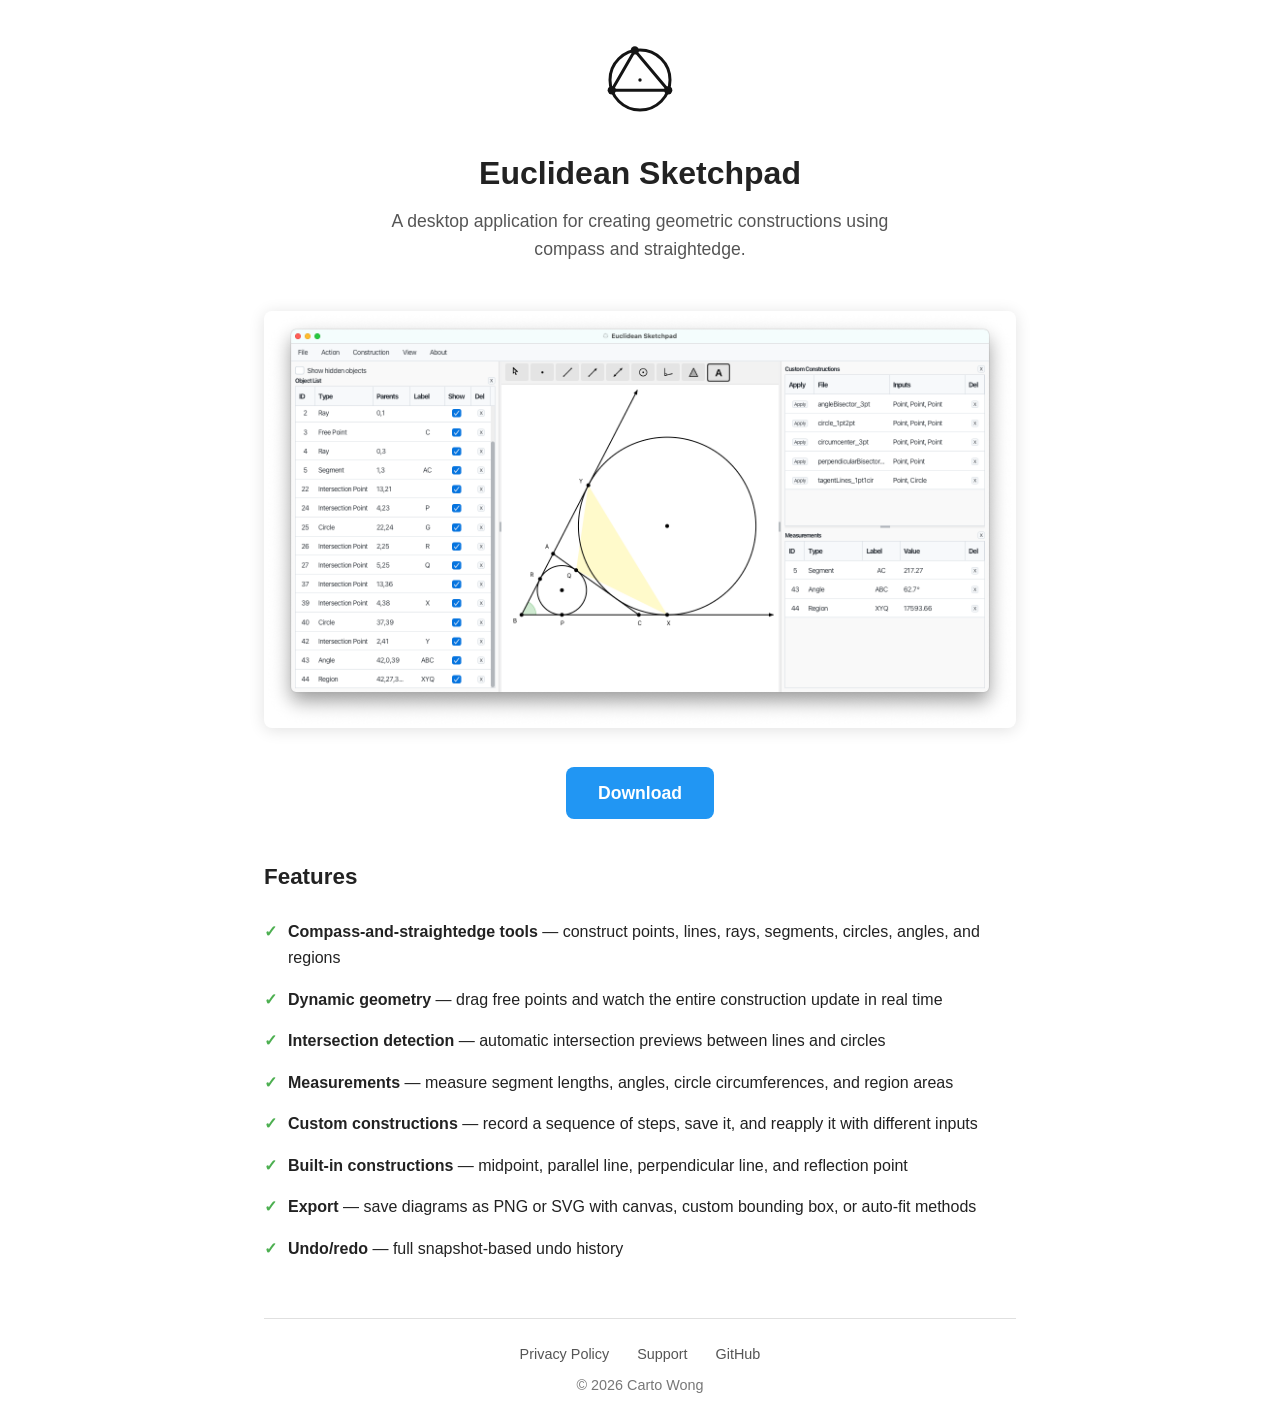
==== docs/index.html @ 0bc65638 "Add GitHub Pages site for App Store submission Landing page, privacy policy, and support page served" ====
<!DOCTYPE html>
<html lang="en">
<head>
    <meta charset="UTF-8">
    <meta name="viewport" content="width=device-width, initial-scale=1.0">
    <title>Euclidean Sketchpad</title>
    <meta name="description" content="A desktop application for creating geometric constructions using compass and straightedge.">
    <link rel="icon" type="image/png" href="images/app-icon.png">
    <link rel="stylesheet" href="style.css">
</head>
<body>
    <div class="container">
        <header class="site-header">
            <img src="images/app-icon.svg" alt="Euclidean Sketchpad icon">
            <h1>Euclidean Sketchpad</h1>
            <p class="tagline">A desktop application for creating geometric constructions using compass and straightedge.</p>
        </header>

        <div class="hero">
            <img src="images/screenshot.png" alt="Euclidean Sketchpad screenshot">
        </div>

        <div class="download">
            <a href="https://github.com/cartowong/euclidean-sketchpad/releases">Download</a>
        </div>

        <section class="features">
            <h2>Features</h2>
            <ul>
                <li><strong>Compass-and-straightedge tools</strong> &mdash; construct points, lines, rays, segments, circles, angles, and regions</li>
                <li><strong>Dynamic geometry</strong> &mdash; drag free points and watch the entire construction update in real time</li>
                <li><strong>Intersection detection</strong> &mdash; automatic intersection previews between lines and circles</li>
                <li><strong>Measurements</strong> &mdash; measure segment lengths, angles, circle circumferences, and region areas</li>
                <li><strong>Custom constructions</strong> &mdash; record a sequence of steps, save it, and reapply it with different inputs</li>
                <li><strong>Built-in constructions</strong> &mdash; midpoint, parallel line, perpendicular line, and reflection point</li>
                <li><strong>Export</strong> &mdash; save diagrams as PNG or SVG with canvas, custom bounding box, or auto-fit methods</li>
                <li><strong>Undo/redo</strong> &mdash; full snapshot-based undo history</li>
            </ul>
        </section>

        <footer class="site-footer">
            <nav>
                <a href="privacy/index.html">Privacy Policy</a>
                <a href="https://github.com/cartowong/euclidean-sketchpad/issues">Support</a>
                <a href="https://github.com/cartowong/euclidean-sketchpad">GitHub</a>
            </nav>
            <p>&copy; 2026 Carto Wong</p>
        </footer>
    </div>
</body>
</html>
---- docs/style.css ----
*, *::before, *::after {
    box-sizing: border-box;
    margin: 0;
    padding: 0;
}

body {
    font-family: -apple-system, BlinkMacSystemFont, "Segoe UI", Roboto, Helvetica, Arial, sans-serif;
    color: #222;
    background: #fff;
    line-height: 1.6;
    -webkit-font-smoothing: antialiased;
}

a {
    color: #2196F3;
    text-decoration: none;
}

a:hover {
    text-decoration: underline;
}

.container {
    max-width: 800px;
    margin: 0 auto;
    padding: 0 24px;
}

/* Header */
.site-header {
    padding: 32px 0 16px;
    text-align: center;
}

.site-header img {
    width: 96px;
    height: 96px;
}

.site-header h1 {
    font-size: 2rem;
    font-weight: 700;
    margin: 12px 0 8px;
}

.site-header .tagline {
    font-size: 1.1rem;
    color: #555;
    max-width: 500px;
    margin: 0 auto;
}

/* Hero screenshot */
.hero {
    margin: 32px 0;
    text-align: center;
}

.hero img {
    max-width: 100%;
    border-radius: 8px;
    box-shadow: 0 2px 16px rgba(0, 0, 0, 0.12);
}

/* Download button */
.download {
    text-align: center;
    margin: 32px 0;
}

.download a {
    display: inline-block;
    background: #2196F3;
    color: #fff;
    padding: 12px 32px;
    border-radius: 8px;
    font-size: 1.1rem;
    font-weight: 600;
    transition: background 0.2s;
}

.download a:hover {
    background: #1976D2;
    text-decoration: none;
}

/* Features */
.features {
    margin: 40px 0;
}

.features h2 {
    font-size: 1.4rem;
    margin-bottom: 16px;
}

.features ul {
    list-style: none;
    padding: 0;
}

.features li {
    padding: 8px 0;
    padding-left: 24px;
    position: relative;
}

.features li::before {
    content: "\2713";
    position: absolute;
    left: 0;
    color: #4CAF50;
    font-weight: 700;
}

.features li strong {
    font-weight: 600;
}

/* Content pages (privacy, support) */
.content {
    margin: 40px 0;
}

.content h2 {
    font-size: 1.3rem;
    margin: 24px 0 8px;
}

.content p, .content ul {
    margin-bottom: 12px;
}

.content ul {
    padding-left: 24px;
}

/* Footer */
.site-footer {
    border-top: 1px solid #e0e0e0;
    padding: 24px 0;
    margin-top: 48px;
    text-align: center;
    font-size: 0.9rem;
    color: #777;
}

.site-footer nav {
    margin-bottom: 8px;
}

.site-footer nav a {
    margin: 0 12px;
    color: #555;
}

.site-footer nav a:hover {
    color: #2196F3;
}

/* Responsive */
@media (max-width: 600px) {
    .site-header h1 {
        font-size: 1.5rem;
    }

    .site-header .tagline {
        font-size: 1rem;
    }

    .features li {
        font-size: 0.95rem;
    }
}
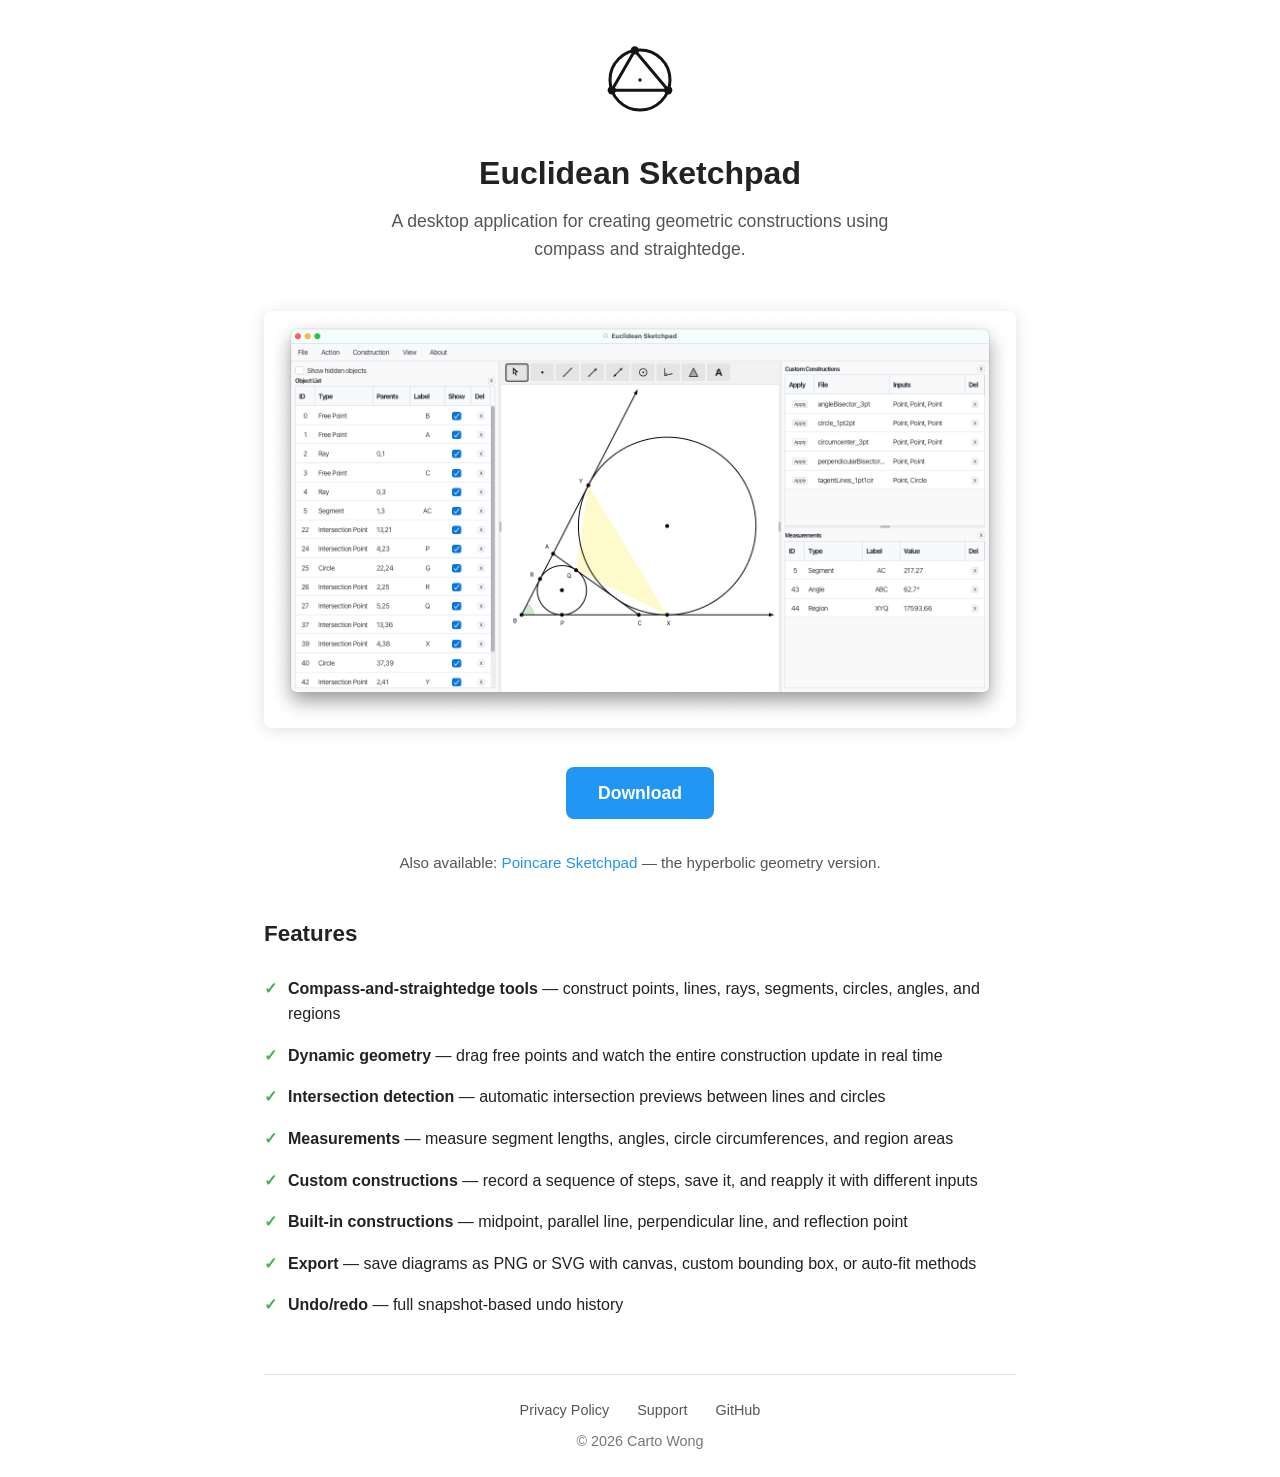
==== commit 0b2d2ed6: "Add cross-reference to Poincare Sketchpad on product page Co-Authored-By: Claude Opus 4.6 <noreply@a" ====
--- a/docs/index.html
+++ b/docs/index.html
@@ -24,6 +24,8 @@
             <a href="https://github.com/cartowong/euclidean-sketchpad/releases">Download</a>
         </div>
 
+        <p class="also-available">Also available: <a href="https://cartowong.github.io/poincare-sketchpad/">Poincare Sketchpad</a> &mdash; the hyperbolic geometry version.</p>
+
         <section class="features">
             <h2>Features</h2>
             <ul>
--- a/docs/style.css
+++ b/docs/style.css
@@ -83,6 +83,13 @@
 .download a:hover {
     background: #1976D2;
     text-decoration: none;
+}
+
+/* Also available */
+.also-available {
+    text-align: center;
+    color: #555;
+    font-size: 0.95rem;
 }
 
 /* Features */
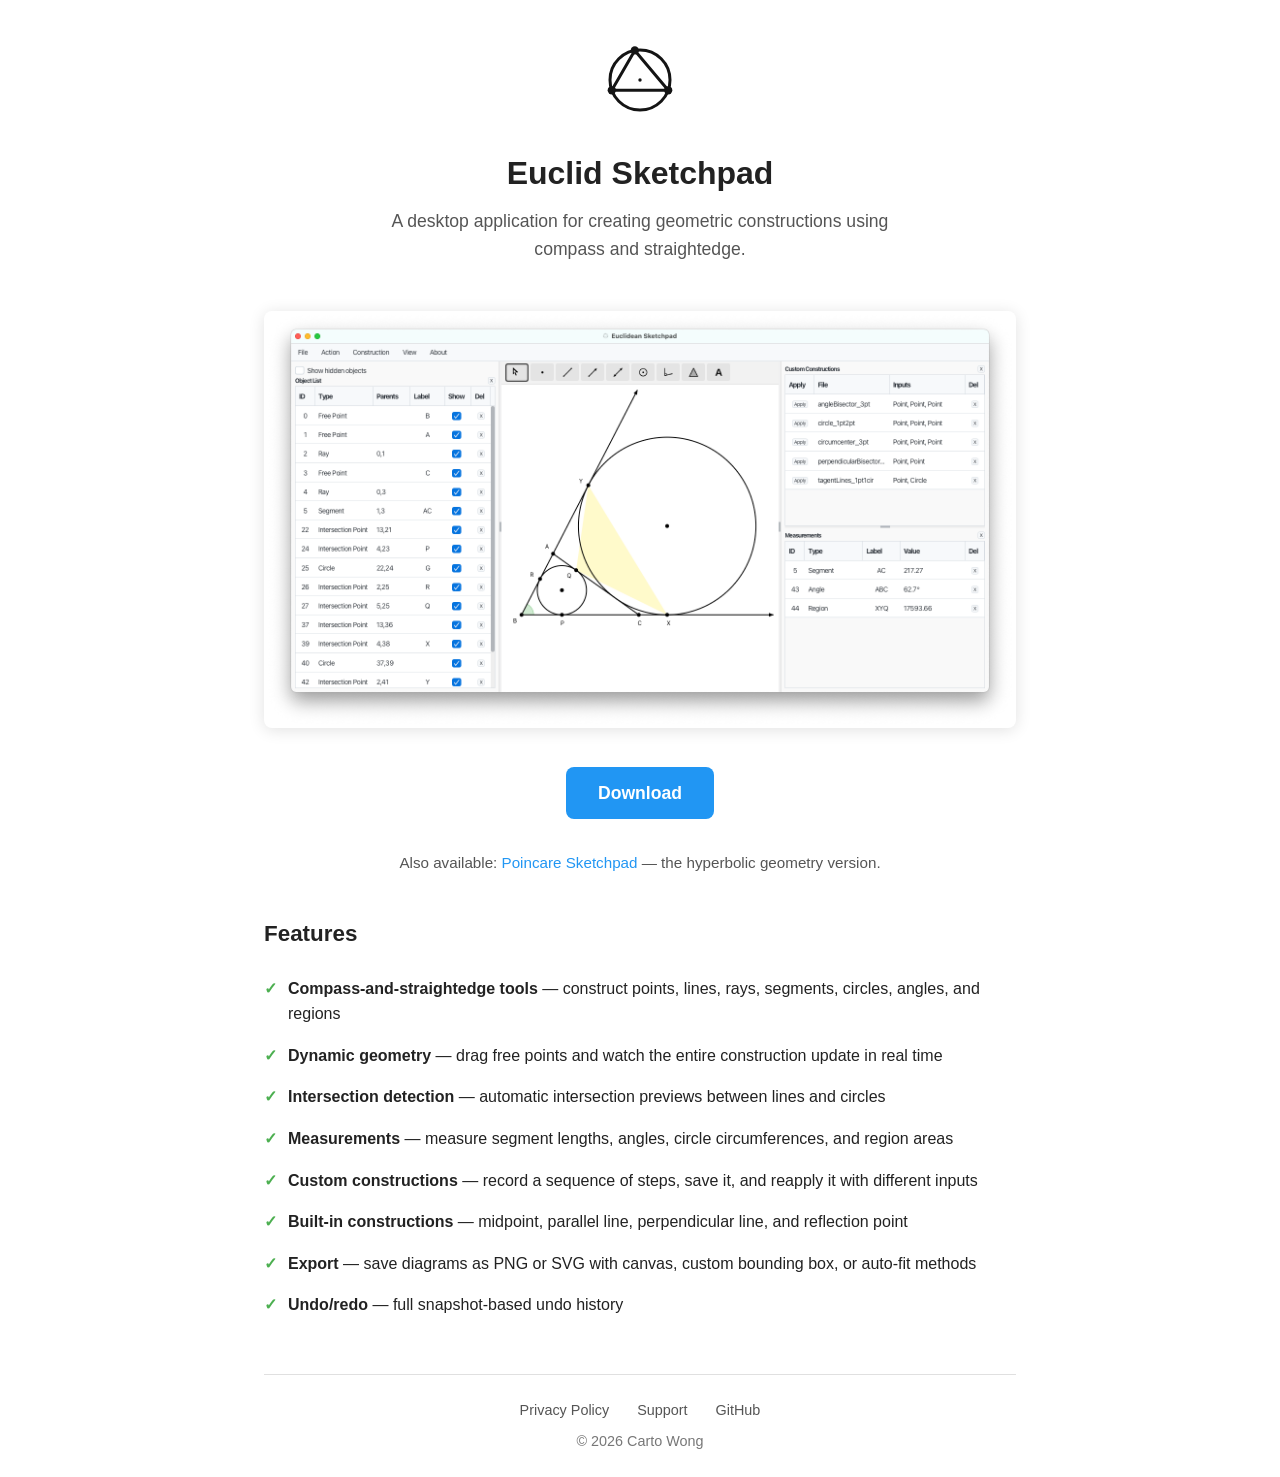
==== commit c2d708b6: "Rename app from "Euclidean Sketchpad" to "Euclid Sketchpad" Full rename across package directories, " ====
--- a/docs/index.html
+++ b/docs/index.html
@@ -3,7 +3,7 @@
 <head>
     <meta charset="UTF-8">
     <meta name="viewport" content="width=device-width, initial-scale=1.0">
-    <title>Euclidean Sketchpad</title>
+    <title>Euclid Sketchpad</title>
     <meta name="description" content="A desktop application for creating geometric constructions using compass and straightedge.">
     <link rel="icon" type="image/png" href="images/app-icon.png">
     <link rel="stylesheet" href="style.css">
@@ -11,17 +11,17 @@
 <body>
     <div class="container">
         <header class="site-header">
-            <img src="images/app-icon.svg" alt="Euclidean Sketchpad icon">
-            <h1>Euclidean Sketchpad</h1>
+            <img src="images/app-icon.svg" alt="Euclid Sketchpad icon">
+            <h1>Euclid Sketchpad</h1>
             <p class="tagline">A desktop application for creating geometric constructions using compass and straightedge.</p>
         </header>
 
         <div class="hero">
-            <img src="images/screenshot.png" alt="Euclidean Sketchpad screenshot">
+            <img src="images/screenshot.png" alt="Euclid Sketchpad screenshot">
         </div>
 
         <div class="download">
-            <a href="https://github.com/cartowong/euclidean-sketchpad/releases">Download</a>
+            <a href="https://github.com/cartowong/euclid-sketchpad/releases">Download</a>
         </div>
 
         <p class="also-available">Also available: <a href="https://cartowong.github.io/poincare-sketchpad/">Poincare Sketchpad</a> &mdash; the hyperbolic geometry version.</p>
@@ -43,8 +43,8 @@
         <footer class="site-footer">
             <nav>
                 <a href="privacy/index.html">Privacy Policy</a>
-                <a href="https://github.com/cartowong/euclidean-sketchpad/issues">Support</a>
-                <a href="https://github.com/cartowong/euclidean-sketchpad">GitHub</a>
+                <a href="https://github.com/cartowong/euclid-sketchpad/issues">Support</a>
+                <a href="https://github.com/cartowong/euclid-sketchpad">GitHub</a>
             </nav>
             <p>&copy; 2026 Carto Wong</p>
         </footer>
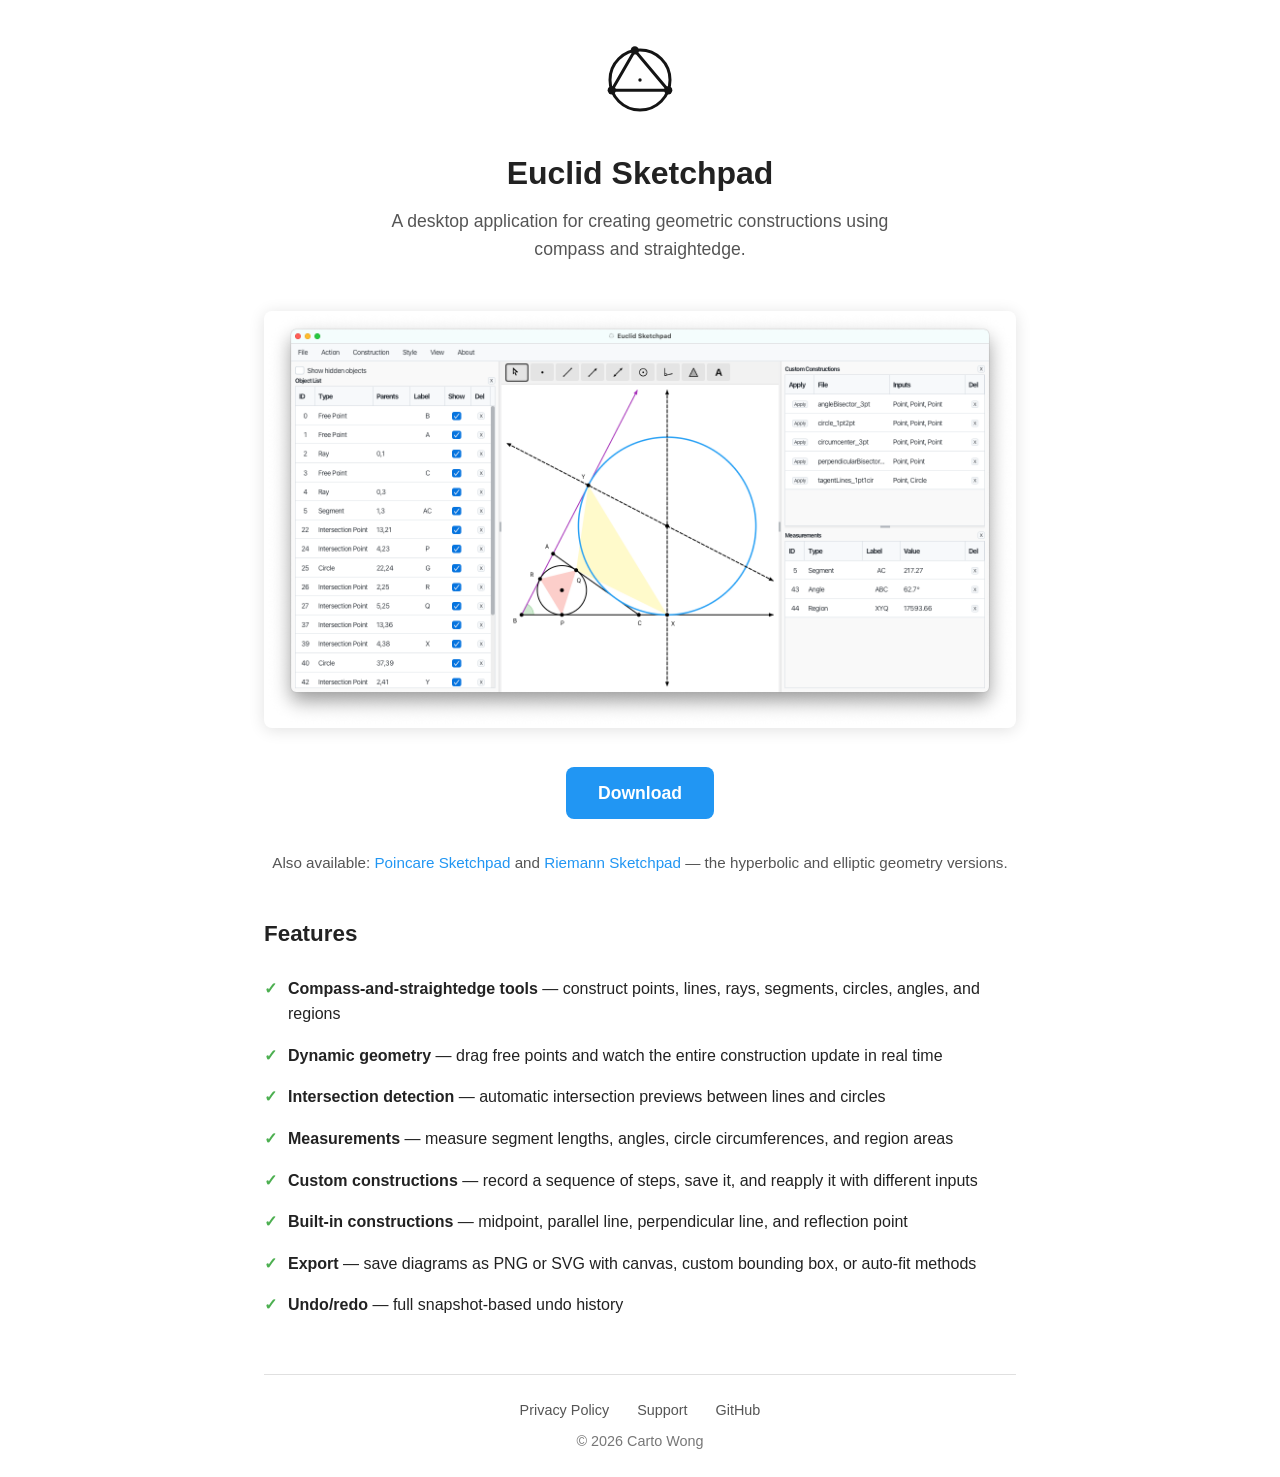
==== commit d09d32b1: "Add cross-references to Riemann Sketchpad on product webpage Co-Authored-By: Claude Opus 4.6 <norepl" ====
--- a/docs/index.html
+++ b/docs/index.html
@@ -24,7 +24,7 @@
             <a href="https://github.com/cartowong/euclid-sketchpad/releases">Download</a>
         </div>
 
-        <p class="also-available">Also available: <a href="https://cartowong.github.io/poincare-sketchpad/">Poincare Sketchpad</a> &mdash; the hyperbolic geometry version.</p>
+        <p class="also-available">Also available: <a href="https://cartowong.github.io/poincare-sketchpad/">Poincare Sketchpad</a> and <a href="https://cartowong.github.io/riemann-sketchpad/">Riemann Sketchpad</a> &mdash; the hyperbolic and elliptic geometry versions.</p>
 
         <section class="features">
             <h2>Features</h2>
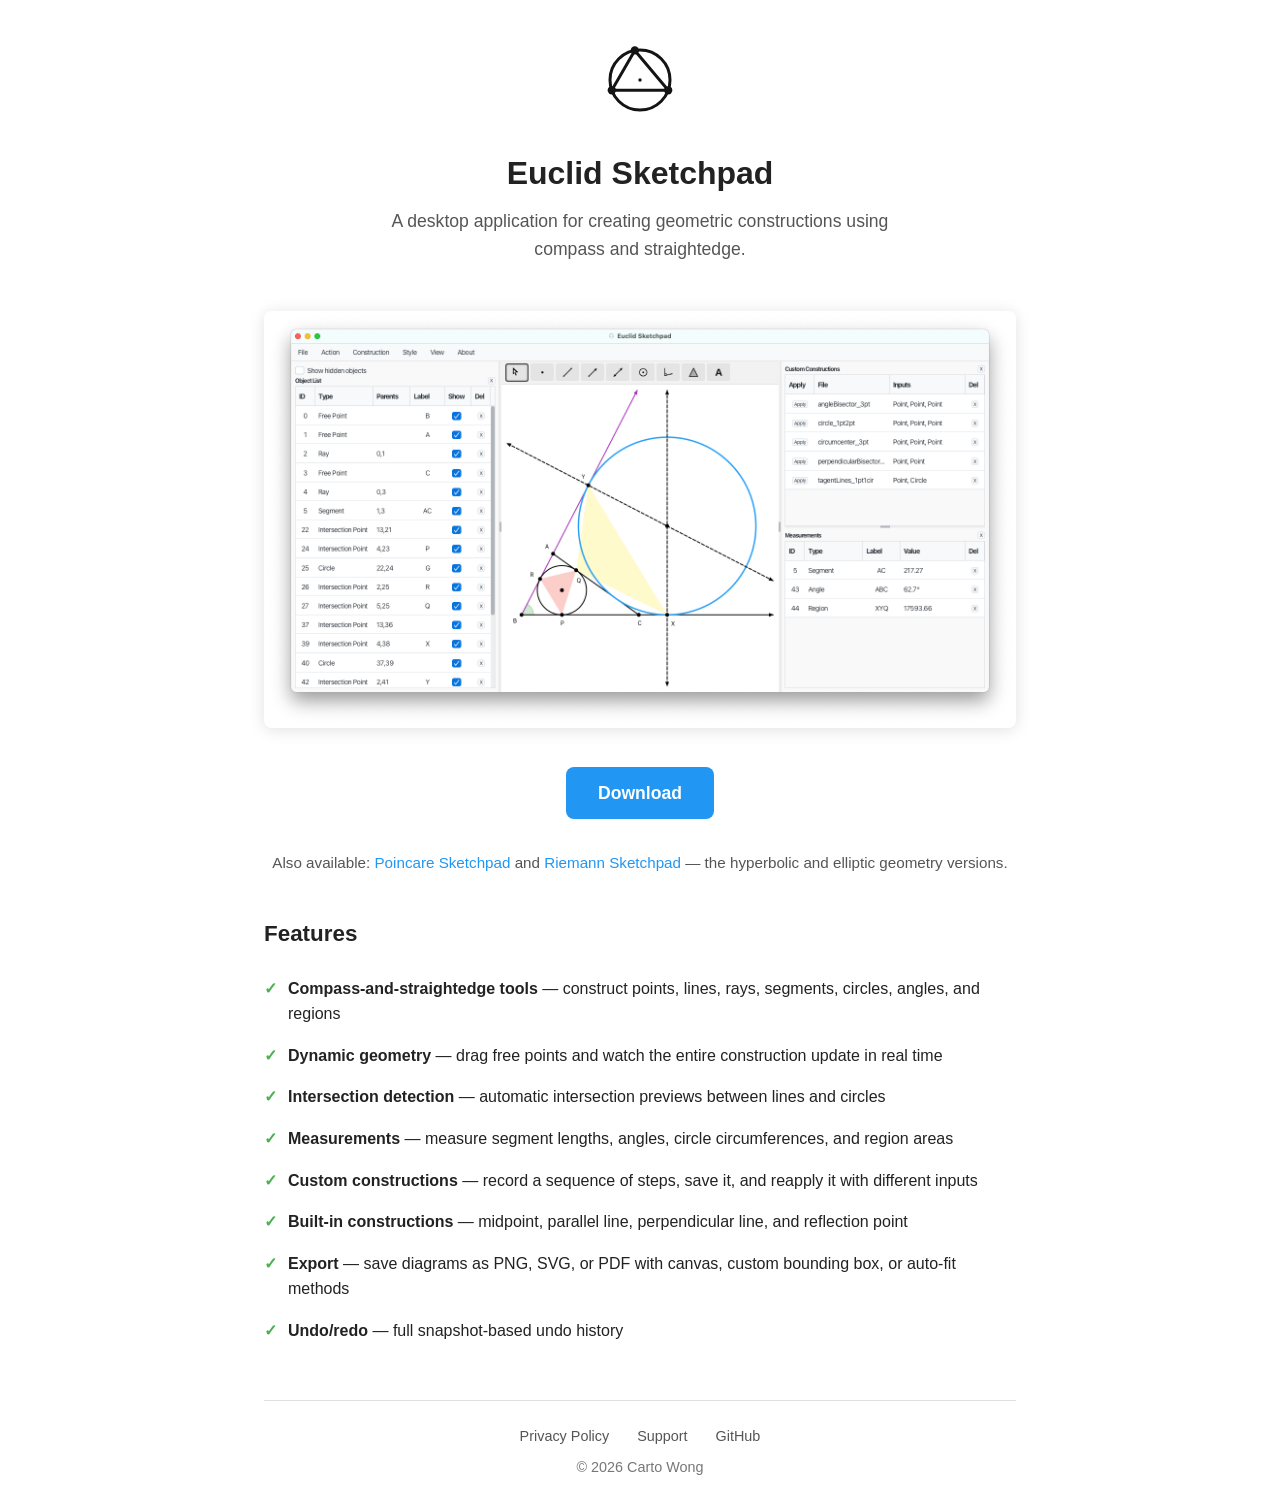
==== commit 17685181: "Release v2.5.0 Co-Authored-By: Claude Opus 5.5 <noreply@anthropic.com>" ====
--- a/docs/index.html
+++ b/docs/index.html
@@ -35,7 +35,7 @@
                 <li><strong>Measurements</strong> &mdash; measure segment lengths, angles, circle circumferences, and region areas</li>
                 <li><strong>Custom constructions</strong> &mdash; record a sequence of steps, save it, and reapply it with different inputs</li>
                 <li><strong>Built-in constructions</strong> &mdash; midpoint, parallel line, perpendicular line, and reflection point</li>
-                <li><strong>Export</strong> &mdash; save diagrams as PNG or SVG with canvas, custom bounding box, or auto-fit methods</li>
+                <li><strong>Export</strong> &mdash; save diagrams as PNG, SVG, or PDF with canvas, custom bounding box, or auto-fit methods</li>
                 <li><strong>Undo/redo</strong> &mdash; full snapshot-based undo history</li>
             </ul>
         </section>
